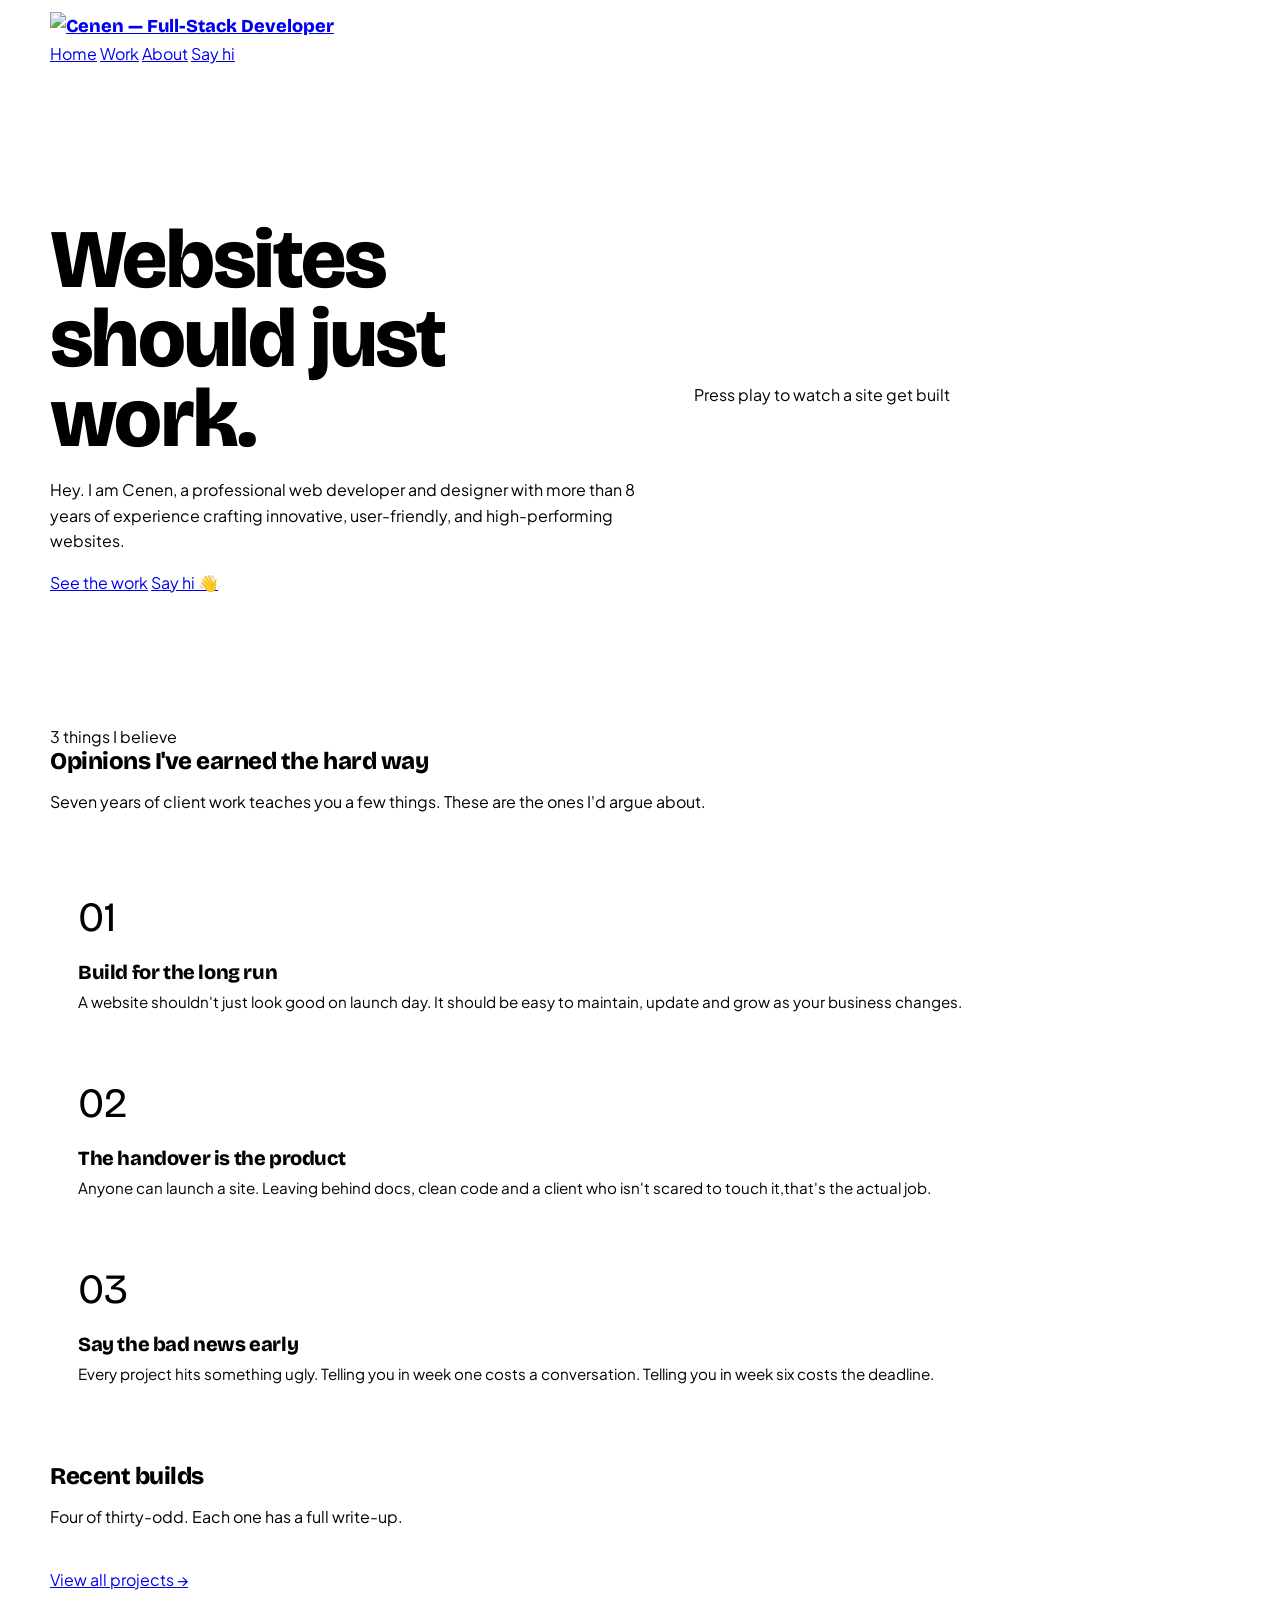
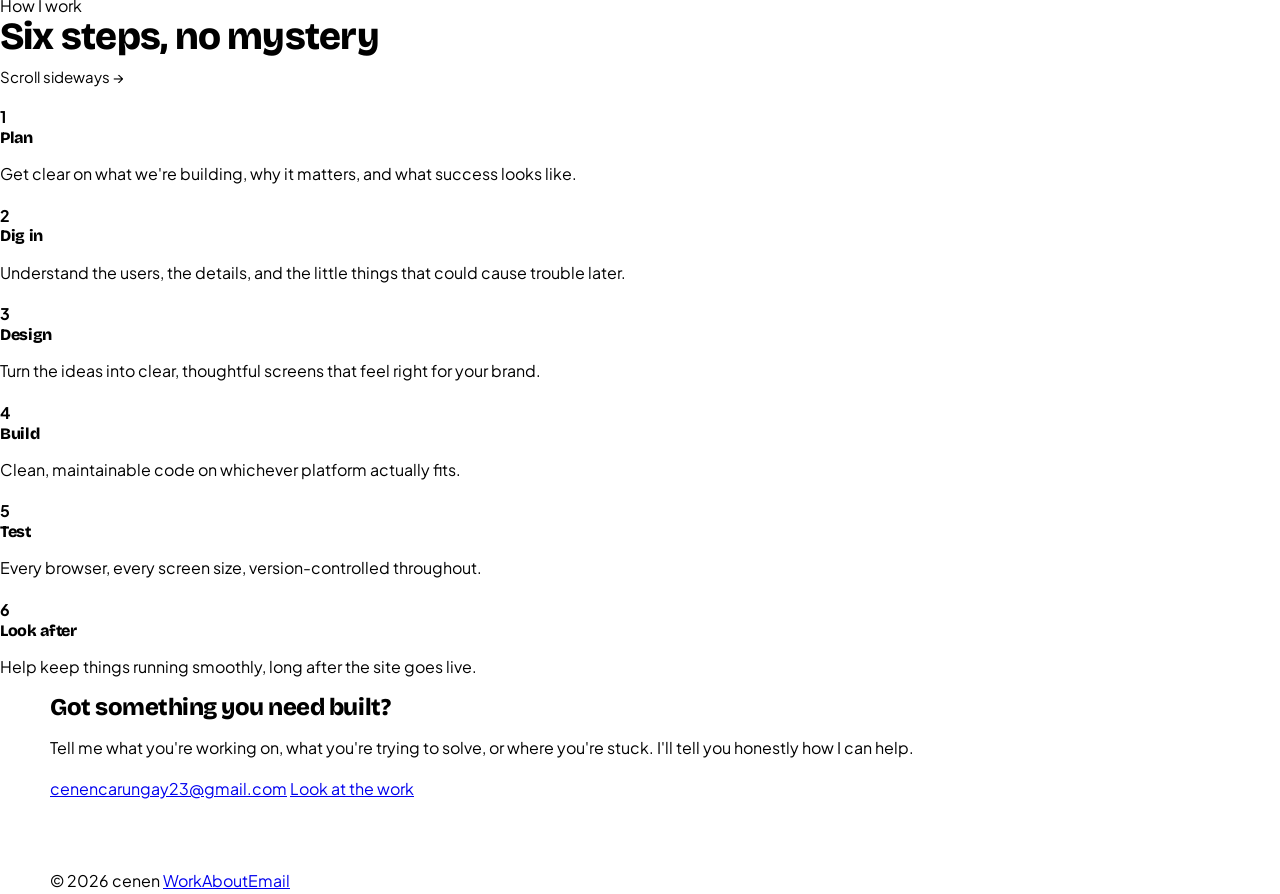
==== index.html @ 4cf8fb5e "Add files via upload" ====
<!DOCTYPE html>
<html lang="en">
<head>
<meta charset="UTF-8">
<meta name="viewport" content="width=device-width,initial-scale=1">
<title>cenen-I build websites that just work</title>
<meta name="description" content="cenen is a web developer and designer with 7 years building WordPress, Shopify and PHP sites for agencies and business owners.">
<link rel="preconnect" href="https://fonts.googleapis.com">
<link rel="preconnect" href="https://fonts.gstatic.com" crossorigin>
<link href="https://fonts.googleapis.com/css2?family=Bricolage+Grotesque:opsz,wght@12..96,400..800&family=Plus+Jakarta+Sans:wght@400;500;600;700&display=swap" rel="stylesheet">
<link rel="stylesheet" href="style.css">
</head>
<body>

<nav class="top"><div class="wrap in">
 <a class="brand" href="index.html">
  <img src="Images/cenen-fullstack-logo-aligned.gif" alt="Cenen — Full-Stack Developer">
</a>
  <div class="links">
    <a href="index.html">Home</a>
    <a href="work.html">Work</a>
    <a href="about.html">About</a>
    <a href="#talk">Say hi</a>
  </div>
</div></nav>
<br><br>
  
<!-- HERO -->
<header class="blk" style="padding-top:clamp(30px,5vw,64px);position:relative;overflow:hidden">
  <div class="wrap" style="display:grid;grid-template-columns:1.05fr .95fr;gap:clamp(24px,4vw,56px);align-items:center" id="heroGrid">
    <div>
      <span class="eyeb" style="background:var(--grass);color:#fff">● Available for new projects</span>
      <h1 style="font-size:clamp(2.4rem,7vw,5.2rem);max-width:14ch;margin-bottom:18px">
        <span data-kin>Websites should just</span> <span class="hl">work.</span>
      </h1>
      <p class="lead">Hey. I am Cenen, a professional web developer and designer with more than 8 years of experience crafting innovative, user-friendly, and high-performing websites. </p>
     
      <div class="cta">
        <a href="work.html" class="btn solid">See the work</a>
        <a href="#talk" class="btn">Say hi 👋</a>
      </div>
    </div>
    <div>
      <div id="deskArt"></div>
      <div class="build-bar">
        <span id="buildDots"><i></i><i></i><i></i><i></i></span>
        <span id="buildCaption">Press play to watch a site get built</span>
      </div>
    </div>
  </div>
  <span class="sticker" style="--r:-10deg;top:8%;left:2%"><svg width="72" height="72"><use href="#s-coffee"/></svg></span>
  <span class="sticker" style="--r:14deg;bottom:12%;left:6%"><svg width="58" height="58"><use href="#s-bolt"/></svg></span>
  <span class="sticker" style="--r:-18deg;top:52%;left:-1%"><svg width="54" height="54"><use href="#s-star"/></svg></span>
</header>

<div class="strip"><div class="rail" id="rail"></div></div>

<!-- BELIEFS -->
<section class="blk rv" style="padding-top:50px;padding-bottom:50px">
  <div class="wrap">
    <span class="eyeb">3 things I believe</span>
    <h2 class="big" data-kin>Opinions I've earned the hard way</h2>
    <p class="lead">Seven years of client work teaches you a few things. These are the ones I'd argue about.</p>
    <div class="grid" style="grid-template-columns:repeat(auto-fit,minmax(270px,1fr));margin-top:42px">
      <div class="card" style="padding:28px"><div style="font-family:Bricolage Grotesque;font-size:2.6rem;color:var(--tomato)">01</div><h3 style="font-size:1.25rem;margin:12px 0 8px">Build for the long run</h3><p style="margin:0;color:var(--ink2);font-size:.95rem">A website shouldn't just look good on launch day. It should be easy to maintain, update and grow as your business changes.</p></div>
      <div class="card" style="padding:28px"><div style="font-family:Bricolage Grotesque;font-size:2.6rem;color:var(--sky)">02</div><h3 style="font-size:1.25rem;margin:12px 0 8px">The handover is the product</h3><p style="margin:0;color:var(--ink2);font-size:.95rem">Anyone can launch a site. Leaving behind docs, clean code and a client who isn't scared to touch it,that's the actual job.</p></div>
      <div class="card" style="padding:28px"><div style="font-family:Bricolage Grotesque;font-size:2.6rem;color:var(--grass)">03</div><h3 style="font-size:1.25rem;margin:12px 0 8px">Say the bad news early</h3><p style="margin:0;color:var(--ink2);font-size:.95rem">Every project hits something ugly. Telling you in week one costs a conversation. Telling you in week six costs the deadline.</p></div>
    </div>
  </div>
</section>

<!-- FEATURED WORK -->
<section class="blk rv">
  <div class="wrap">
    <h2 class="big" data-kin>Recent builds</h2>
    <p class="lead">Four of thirty-odd. Each one has a full write-up.</p>
    <div class="grid" id="featured" style="margin-top:38px"></div>
    <div class="cta"><a href="work.html" class="btn">View all projects →</a></div>
  </div>
</section>

<!-- PINNED HORIZONTAL PROCESS -->
<div class="pin-outer">
  <div class="pin">
    <div class="pin-track" id="pinTrack">
      <div class="pin-card" style="flex-basis:clamp(230px,22vw,300px)">
        <span class="eyeb" style="margin:0 0 14px">How I work</span>
        <h3 style="font-size:clamp(1.6rem,3vw,2.4rem)">Six steps, no mystery</h3>
        <p style="color:var(--ink2);margin-top:10px;font-size:.94rem">Scroll sideways →</p>
      </div>
      <div class="pin-card"><b>1</b><h4>Plan</h4><p>Get clear on what we're building, why it matters, and what success looks like.</p></div>
      <div class="pin-card"><b>2</b><h4>Dig in</h4><p>Understand the users, the details, and the little things that could cause trouble later.</p></div>
      <div class="pin-card"><b>3</b><h4>Design</h4><p>Turn the ideas into clear, thoughtful screens that feel right for your brand.</p></div>
      <div class="pin-card"><b>4</b><h4>Build</h4><p>Clean, maintainable code on whichever platform actually fits.</p></div>
      <div class="pin-card"><b>5</b><h4>Test</h4><p>Every browser, every screen size, version-controlled throughout.</p></div>
      <div class="pin-card"><b>6</b><h4>Look after</h4><p>Help keep things running smoothly, long after the site goes live.</p></div>
    </div>
  </div>
</div>

<!-- CONTACT -->
<section class="blk rv" id="talk">
  <div class="wrap">
    <div class="finale">
      <h2 data-kin>Got something you need built?</h2>
      <p>Tell me what you're working on, what you're trying to solve, or where you're stuck. I'll tell you honestly how I can help.</p>
      <div class="cta" style="justify-content:center">
        <a href="mailto:cenencarungay23@gmail.com" class="btn sun">cenencarungay23@gmail.com</a>
        <a href="work.html" class="btn ghost">Look at the work</a>
      </div>
      <span class="sticker" style="--r:-14deg;bottom:9%;left:6%"><svg width="60" height="60"><use href="#s-heart"/></svg></span>
      <span class="sticker" style="--r:12deg;top:13%;right:7%"><svg width="54" height="54"><use href="#s-star"/></svg></span>
    </div>
    <div class="foot">
      <span>© 2026 cenen </span>
      <a href="work.html">Work</a><a href="about.html">About</a><a href="mailto:cenencarungay23@gmail.com">Email</a>
    </div>
  </div>
</section>

<script src="app.js"></script>
<script>
document.addEventListener('DOMContentLoaded',()=>{
  document.getElementById('deskArt').innerHTML = artDesk();
  playSequence();   // must run AFTER the desk SVG exists in the DOM

  const bits=[['s-coffee','Coffee, any hour'],['s-bat','Cricket obsessive'],['s-plane','Like to explore'],
    ['s-book','Reader'],['s-walk','Walks to debug'],
    ['s-code','8+ years building'],['s-layers','Full-stack builder'],['s-bolt','Fast sites only'],['s-compass','Worked across multiple niches']];
  document.getElementById('rail').innerHTML=[...bits,...bits]
    .map(([id,t])=>`<span class="mini"><svg width="25" height="25"><use href="#${id}"/></svg>${t}</span>`).join('');

  document.getElementById('featured').innerHTML =
    ['paolita','igkhair','galialahav','method'].map(s=>{
      const p=bySlug(s);
return `<a class="wcard" href="case.html?p=${p.slug}">
  <div class="art">
  <img src="${projectImage(p)}" alt="${p.dom} website preview">
  </div>
  <div class="meta">
    <span>
      <b>${p.dom}</b>
      <small>${p.sector} · ${p.year}</small>
    </span>
    <span class="tag" style="background:${KINDS[p.kind].c}2e">${KINDS[p.kind].label}</span>
  </div>
</a>`;
    }).join('');

  function tick(){
    const t=new Date(Date.now()+(330+new Date().getTimezoneOffset())*60000);
    document.getElementById('clock').textContent=
      t.toLocaleTimeString('en-GB',{hour:'2-digit',minute:'2-digit'})+' my time';
  }
  tick(); setInterval(tick,30000);

  if(window.innerWidth<820){
    document.getElementById('heroGrid').style.gridTemplateColumns='1fr';
  }
});
</script>
</body>
</html>
---- style.css ----
{
--bg:#EDEEF9; --bg2:#F7F7FD; --ink:#191B2E; --ink2:#5B5E7A;
--tomato:#FF5C39; --sky:#3E7BFA; --grass:#2FA36B; --sun:#FFC53D; --grape:#8B5CF6;
--shadow:5px 6px 0 var(--ink);
--shadow-lg:9px 11px 0 var(--ink);
}
{box-sizing;}
html{scroll-behavior;}
body{
margin:0;background(--bg);color(--ink);
font-family:'Plus Jakarta Sans',system-ui,sans-serif;line-height:1.6;
-webkit-font-smoothing;overflow-x;
}
h1,h2,h3,h4,.disp{font-family:'Bricolage Grotesque',sans-serif;font-weight:800;line-height:.96;letter-spacing:-.02em;margin:0;}
a{color;}
img,svg{display;max-width:100%;}
::selection{background(--sun);}
a,button{outline:3px solid var(--sky);outline-offset:3px;border-radius:10px;}
@media(prefers-reduced-motion){{animation-duration:.01ms!important;animation-iteration-count:1!important;transition-duration:.01ms!important;scroll-behavior!important;}}
.wrap{max-width:1180px;margin:0 auto;padding:0 clamp(18px,4vw,40px);}
.tight{max-width:820px;}

/* ---------- nav ---------- .*/
nav.top{position;top:0;z-index:80;background(237,238,249,.85);backdrop-filter(12px);border-bottom:2px solid var(--ink);}
nav.top .in{display;align-items;gap:12px;padding:12px 0;}
.brand{display;align-items;gap:9px;text-decoration;font-family:'Bricolage Grotesque';font-weight:800;font-size:1.14rem;}
.brand .blob{width:26px;height:26px;background(--tomato);border:2px solid var(--ink);border-radius:52% 48% 44% 56%/56% 46% 54% 44%;animation 7s ease-in-out infinite;}
@keyframes morph{50%{border-radius:44% 56% 56% 44%/48% 56% 44% 52%;transform(12deg);}}
nav.top .links{margin-left;display;gap:4p
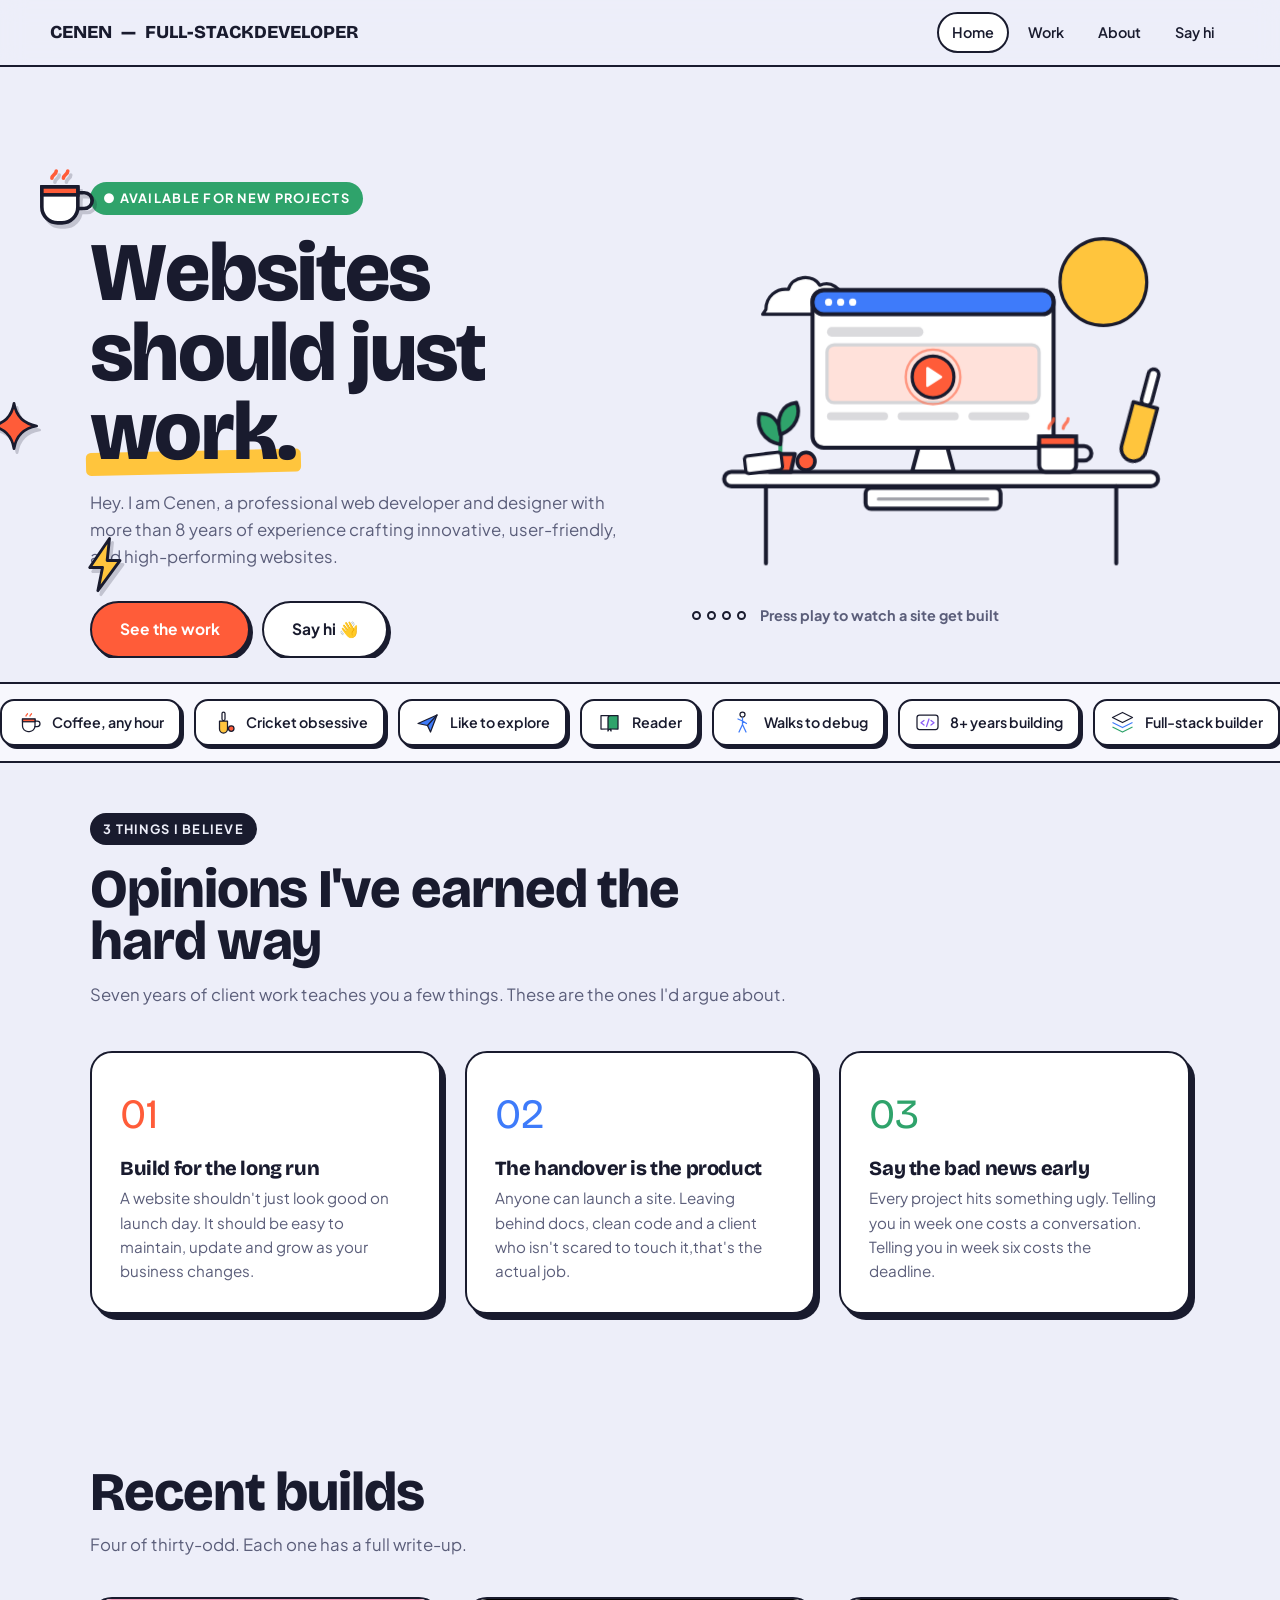
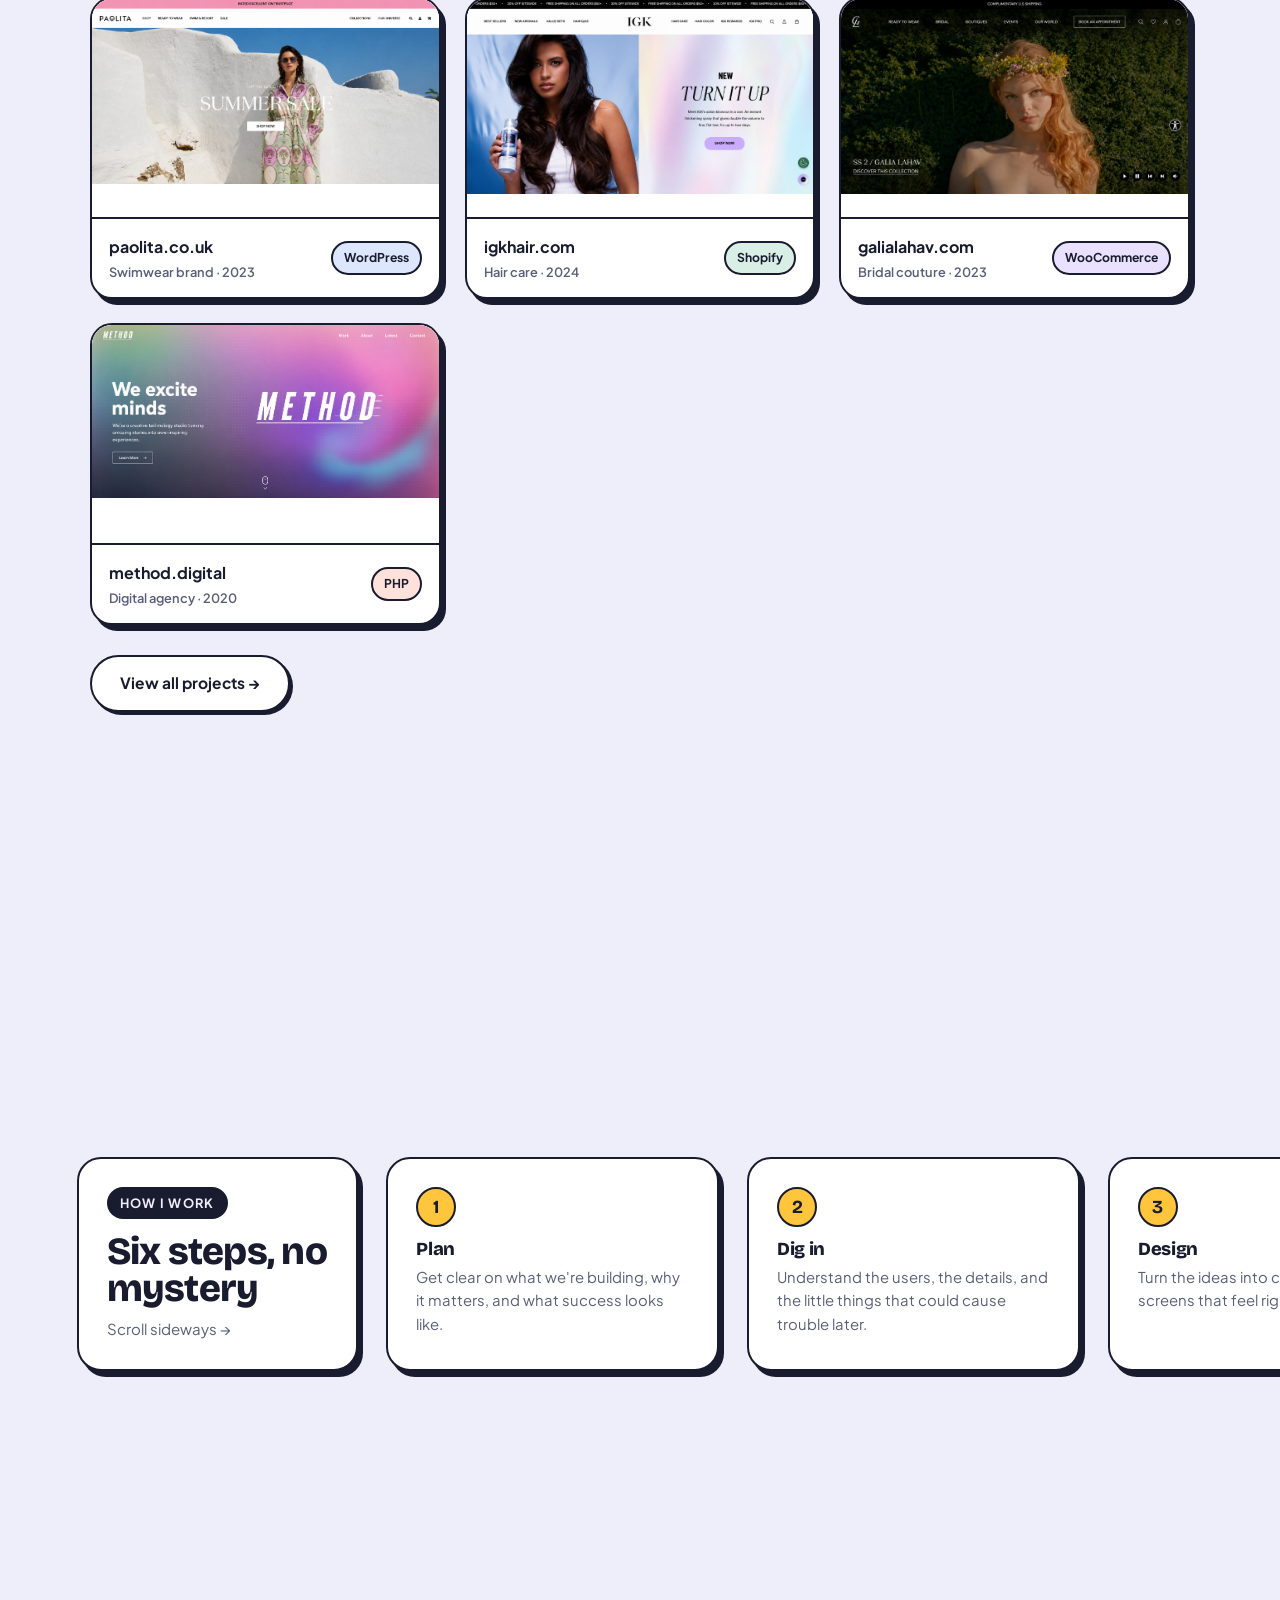
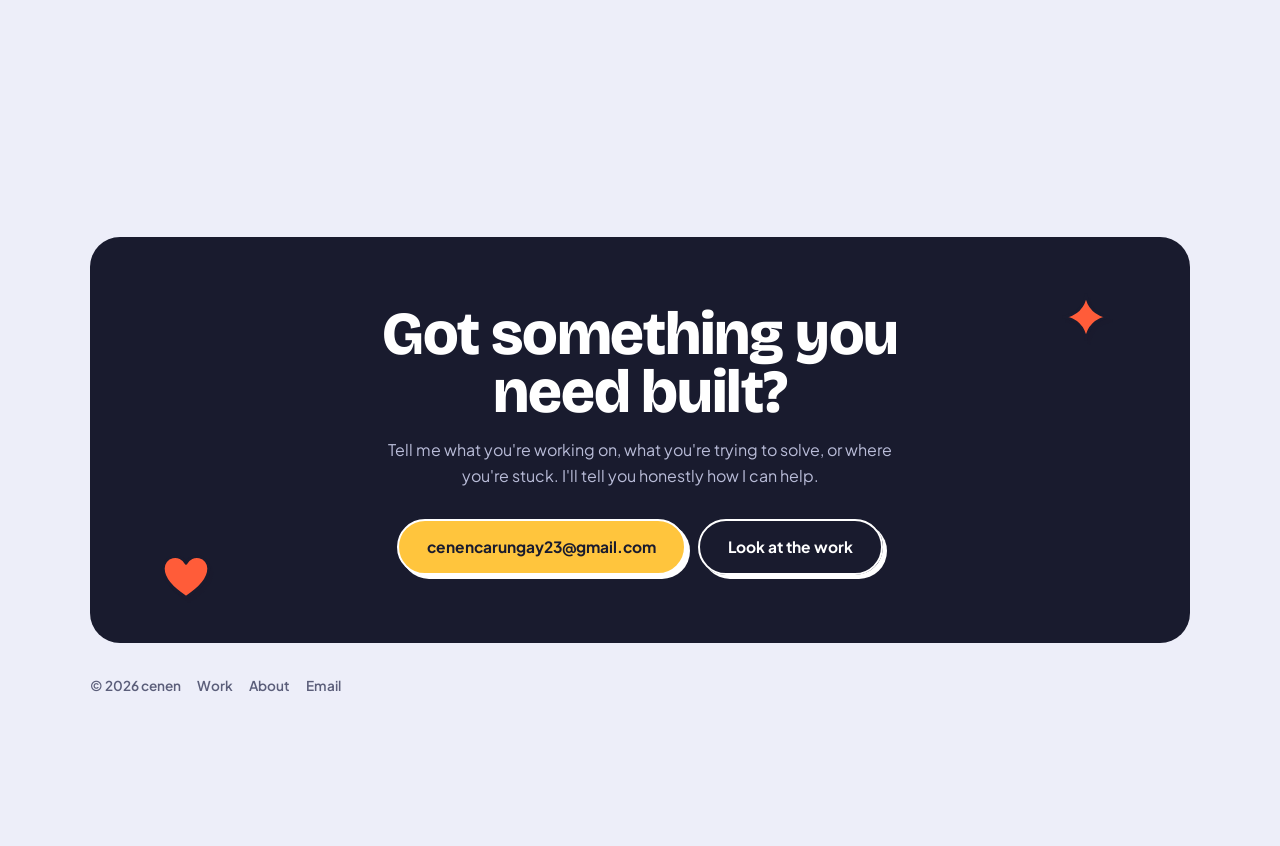
==== commit 77aac441: "Update index.html" ====
--- a/index.html
+++ b/index.html
@@ -13,9 +13,7 @@
 <body>
 
 <nav class="top"><div class="wrap in">
- <a class="brand" href="index.html">
-  <img src="Images/cenen-fullstack-logo-aligned.gif" alt="Cenen — Full-Stack Developer">
-</a>
+<a class="brand" href="index.html" id="siteLogo"></a>
   <div class="links">
     <a href="index.html">Home</a>
     <a href="work.html">Work</a>
--- a/style.css
+++ b/style.css
@@ -1,29 +1,350 @@
-{
---bg:#EDEEF9; --bg2:#F7F7FD; --ink:#191B2E; --ink2:#5B5E7A;
---tomato:#FF5C39; --sky:#3E7BFA; --grass:#2FA36B; --sun:#FFC53D; --grape:#8B5CF6;
---shadow:5px 6px 0 var(--ink);
---shadow-lg:9px 11px 0 var(--ink);
-}
-{box-sizing;}
-html{scroll-behavior;}
+/* Cenen Portfolio — clean shared stylesheet
+   Work-page and case-study styles are scoped so editing one page
+   does not change the other.
+*/
+
+:root{
+  --bg:#EDEEF9; --bg2:#F7F7FD; --ink:#191B2E; --ink2:#5B5E7A;
+  --tomato:#FF5C39; --sky:#3E7BFA; --grass:#2FA36B; --sun:#FFC53D; --grape:#8B5CF6;
+  --shadow:5px 6px 0 var(--ink);
+  --shadow-lg:9px 11px 0 var(--ink);
+}
+
+*{box-sizing:border-box;}
+html{scroll-behavior:smooth;}
 body{
-margin:0;background(--bg);color(--ink);
-font-family:'Plus Jakarta Sans',system-ui,sans-serif;line-height:1.6;
--webkit-font-smoothing;overflow-x;
-}
-h1,h2,h3,h4,.disp{font-family:'Bricolage Grotesque',sans-serif;font-weight:800;line-height:.96;letter-spacing:-.02em;margin:0;}
-a{color;}
-img,svg{display;max-width:100%;}
-::selection{background(--sun);}
-a,button{outline:3px solid var(--sky);outline-offset:3px;border-radius:10px;}
-@media(prefers-reduced-motion){{animation-duration:.01ms!important;animation-iteration-count:1!important;transition-duration:.01ms!important;scroll-behavior!important;}}
+  margin:0;background:var(--bg);color:var(--ink);
+  font-family:'Plus Jakarta Sans',system-ui,sans-serif;line-height:1.6;
+  -webkit-font-smoothing:antialiased;overflow-x:hidden;
+}
+h1,h2,h3,h4,.disp{
+  font-family:'Bricolage Grotesque',sans-serif;font-weight:800;
+  line-height:.96;letter-spacing:-.02em;margin:0;
+}
+a{color:inherit;}
+img,svg{display:block;max-width:100%;}
+::selection{background:var(--sun);}
+a:focus-visible,button:focus-visible{
+  outline:3px solid var(--sky);outline-offset:3px;border-radius:10px;
+}
+@media(prefers-reduced-motion:reduce){
+  *{animation-duration:.01ms!important;animation-iteration-count:1!important;
+  transition-duration:.01ms!important;scroll-behavior:auto!important;}
+}
 .wrap{max-width:1180px;margin:0 auto;padding:0 clamp(18px,4vw,40px);}
 .tight{max-width:820px;}
 
-/* ---------- nav ---------- .*/
-nav.top{position;top:0;z-index:80;background(237,238,249,.85);backdrop-filter(12px);border-bottom:2px solid var(--ink);}
-nav.top .in{display;align-items;gap:12px;padding:12px 0;}
-.brand{display;align-items;gap:9px;text-decoration;font-family:'Bricolage Grotesque';font-weight:800;font-size:1.14rem;}
-.brand .blob{width:26px;height:26px;background(--tomato);border:2px solid var(--ink);border-radius:52% 48% 44% 56%/56% 46% 54% 44%;animation 7s ease-in-out infinite;}
-@keyframes morph{50%{border-radius:44% 56% 56% 44%/48% 56% 44% 52%;transform(12deg);}}
-nav.top .links{margin-left;display;gap:4p
+/* ---------- nav ---------- */
+nav.top{
+  position:sticky;top:0;z-index:80;background:rgba(237,238,249,.85);
+  backdrop-filter:blur(12px);border-bottom:2px solid var(--ink);
+}
+nav.top .in{display:flex;align-items:center;gap:12px;padding:12px 0;}
+.brand{
+  display:flex;align-items:center;gap:9px;text-decoration:none;
+  font-family:'Bricolage Grotesque';font-weight:800;font-size:1.14rem;
+}
+.brand .blob{
+  width:26px;height:26px;background:var(--tomato);border:2px solid var(--ink);
+  border-radius:52% 48% 44% 56%/56% 46% 54% 44%;
+  animation:morph 7s ease-in-out infinite;
+}
+@keyframes morph{
+  50%{border-radius:44% 56% 56% 44%/48% 56% 44% 52%;transform:rotate(12deg);}
+}
+nav.top .links{margin-left:auto;display:flex;gap:4px;flex-wrap:wrap;}
+nav.top .links a{
+  text-decoration:none;font-weight:600;font-size:.9rem;padding:7px 13px;
+  border-radius:999px;border:2px solid transparent;transition:.18s;
+}
+nav.top .links a:hover,nav.top .links a.on{
+  border-color:var(--ink);background:#fff;
+}
+
+/* ---------- buttons ---------- */
+.btn{
+  display:inline-flex;align-items:center;justify-content:center;gap:9px;
+  text-decoration:none;font-weight:700;font-size:.97rem;min-height:52px;
+  padding:14px 28px;border-radius:999px;border:2px solid var(--ink);
+  background:#fff;cursor:pointer;box-shadow:3px 3px 0 var(--ink);
+  transition:transform .16s,box-shadow .16s;font-family:inherit;color:var(--ink);
+}
+.btn:hover{transform:translate(-1px,-1px);box-shadow:4px 4px 0 var(--ink);}
+.btn:active{transform:translate(1px,1px);box-shadow:1px 1px 0 var(--ink);}
+.btn.solid{background:var(--tomato);color:#fff;}
+.btn.sun{background:var(--sun);}
+.btn.ghost{background:#fff;}
+.cta{display:flex;gap:12px;flex-wrap:wrap;margin-top:30px;}
+
+/* ---------- shared bits ---------- */
+.eyeb{
+  display:inline-block;font-weight:700;font-size:.8rem;text-transform:uppercase;
+  letter-spacing:.1em;background:var(--ink);color:var(--bg);
+  padding:6px 13px;border-radius:99px;margin-bottom:18px;
+}
+h2.big{font-size:clamp(2rem,5vw,3.4rem);margin-bottom:14px;max-width:19ch;}
+.lead{color:var(--ink2);font-size:1.05rem;max-width:60ch;margin:0;}
+section.blk{padding:clamp(56px,8vw,104px) 0;position:relative;}
+.card{background:#fff;border:2px solid var(--ink);border-radius:22px;box-shadow:var(--shadow);}
+
+/* ---------- kinetic type ---------- */
+.kin{display:inline-block;}
+.kin .ch{display:inline-block;opacity:0;transform:translateY(.5em) rotate(-6deg);}
+.kin.go .ch{animation:chIn .55s cubic-bezier(.2,.9,.25,1) forwards;}
+@keyframes chIn{to{opacity:1;transform:none;}}
+.hl{position:relative;white-space:nowrap;}
+.hl::after{
+  content:"";position:absolute;left:-2%;right:-2%;bottom:.06em;height:.28em;
+  background:var(--sun);z-index:-1;border-radius:5px;
+  transform:rotate(-1.2deg) scaleX(0);transform-origin:left;
+  transition:transform .6s .5s cubic-bezier(.2,.9,.25,1);
+}
+.hl.go::after{transform:rotate(-1.2deg) scaleX(1);}
+
+/* ---------- stickers ---------- */
+.sticker{
+  position:absolute;z-index:4;cursor:grab;touch-action:none;user-select:none;
+  filter:drop-shadow(3px 4px 0 rgba(25,27,46,.2));
+  animation:bob 5.5s ease-in-out infinite;
+}
+.sticker:active{cursor:grabbing;}
+@keyframes bob{
+  0%,100%{transform:translateY(0) rotate(var(--r,0deg));}
+  50%{transform:translateY(-10px) rotate(calc(var(--r,0deg) + 3deg));}
+}
+.sticker.held{
+  animation:none!important;z-index:60;
+  filter:drop-shadow(9px 11px 0 rgba(25,27,46,.24));
+}
+
+/* ---------- marquee ---------- */
+.strip{
+  margin-top:24px;border-top:2px solid var(--ink);border-bottom:2px solid var(--ink);
+  background:var(--bg2);padding:15px 0;overflow:hidden;
+}
+.rail{display:flex;gap:13px;width:max-content;animation:slide 36s linear infinite;}
+.strip:hover .rail{animation-play-state:paused;}
+@keyframes slide{to{transform:translateX(-50%);}}
+.mini{
+  display:flex;align-items:center;gap:10px;background:#fff;border:2px solid var(--ink);
+  border-radius:14px;padding:9px 15px;white-space:nowrap;font-weight:600;
+  font-size:.89rem;box-shadow:3px 3px 0 var(--ink);
+}
+
+/* ============================================================
+   WORK PAGE — keep these rules scoped to .work-page
+   ============================================================ */
+.work-page .filters{
+  display:flex;gap:9px;flex-wrap:wrap;margin:30px 0 26px;
+}
+.work-page .filters button{
+  font-weight:700;font-size:.86rem;padding:9px 16px;border-radius:99px;
+  cursor:pointer;border:2px solid var(--ink);background:#fff;
+  box-shadow:3px 3px 0 var(--ink);transition:.16s;font-family:inherit;
+}
+.work-page .filters button:hover{
+  transform:translate(-1px,-1px);box-shadow:4px 4px 0 var(--ink);
+}
+.work-page .filters button.on{background:var(--ink);color:var(--bg);}
+.grid{
+  display:grid;grid-template-columns:repeat(auto-fill,minmax(290px,1fr));gap:24px;
+}
+.wcard{
+  display:block;text-decoration:none;background:#fff;border:2px solid var(--ink);
+  border-radius:22px;overflow:hidden;box-shadow:var(--shadow);
+  transition:transform .22s,box-shadow .22s;
+}
+.wcard:hover{
+  transform:translate(-3px,-5px);box-shadow:var(--shadow-lg);
+}
+.wcard .art{
+  height:220px;overflow:hidden;border-bottom:2px solid var(--ink);background:#fff;
+}
+.wcard .art img{
+  width:100%;height:100%;object-fit:contain;object-position:center top;
+  display:block;transition:transform .35s;
+}
+.wcard .art svg{
+  width:100%;height:auto;display:block;transition:transform .35s;
+}
+.wcard:hover .art img,
+.wcard:hover .art svg{transform:scale(1.04);}
+.wcard .meta{
+  padding:15px 17px;display:flex;align-items:center;justify-content:space-between;gap:10px;
+}
+.wcard .meta b{font-size:1rem;}
+.wcard .meta small{
+  display:block;color:var(--ink2);font-weight:600;font-size:.8rem;margin-top:2px;
+}
+.tag{
+  font-size:.76rem;font-weight:700;padding:5px 11px;border-radius:99px;
+  border:2px solid var(--ink);white-space:nowrap;
+}
+
+/* ============================================================
+   CASE STUDY PAGE — isolated from Work page
+   ============================================================ */
+
+.case-hero{padding:clamp(36px,6vw,72px) 0 0;}
+.back{
+  display:inline-flex;align-items:center;gap:7px;font-weight:700;font-size:.9rem;
+  text-decoration:none;margin-bottom:22px;
+}
+.back:hover{color:var(--tomato);}
+.case-title{
+  font-size:clamp(2.2rem,6vw,4.2rem);margin-bottom:16px;
+}
+.facts{
+  display:grid;grid-template-columns:repeat(4,1fr);gap:0;border:2px solid var(--ink);
+  border-radius:18px;overflow:hidden;background:#fff;margin:34px 0;
+}
+.facts div{padding:18px 20px;border-right:2px solid var(--ink);}
+.facts div:last-child{border-right:none;}
+.facts dt{
+  font-size:.74rem;text-transform:uppercase;letter-spacing:.09em;
+  font-weight:700;color:var(--ink2);
+}
+.facts dd{margin:5px 0 0;font-weight:700;font-size:1.02rem;}
+.case-body{width:100%;}
+.case-body h3{
+  font-size:clamp(1.3rem,2.6vw,1.9rem);margin:44px 0 12px;
+}
+.case-body p{
+  color:var(--ink2);font-size:1.03rem;margin:0 0 14px;
+}
+.case-body ul{
+  color:var(--ink2);padding-left:20px;margin:0 0 14px;
+}
+.case-body li{margin-bottom:7px;}
+.shotframe{
+  width:100%;border:2px solid var(--ink);border-radius:22px;overflow:hidden;
+  box-shadow:var(--shadow);margin:30px 0;background:#fff;
+}
+.shotframe img{
+  display:block;width:100%;height:auto;max-width:100%;
+}
+.todo{
+  background:#FFF6D8;border:2px dashed var(--ink);border-radius:14px;
+  padding:14px 18px;font-size:.9rem;font-weight:600;margin:18px 0;
+}
+.nextcase{
+  display:flex;justify-content:space-between;align-items:center;gap:16px;
+  flex-wrap:wrap;border-top:2px solid var(--ink);padding-top:26px;margin-top:56px;
+}
+
+/* ---------- pinned scroll scene ---------- */
+.pin-outer{height:280vh;position:relative;}
+.pin{
+  position:sticky;top:0;height:100vh;display:flex;align-items:center;overflow:hidden;
+}
+.pin-track{display:flex;gap:28px;padding:0 6vw;will-change:transform;}
+.pin-card{
+  flex:0 0 clamp(240px,26vw,340px);background:#fff;border:2px solid var(--ink);
+  border-radius:24px;padding:28px;box-shadow:var(--shadow);
+}
+.pin-card b{
+  display:inline-block;font-family:'Bricolage Grotesque';font-size:1.15rem;width:40px;
+  height:40px;line-height:36px;text-align:center;border:2px solid var(--ink);
+  border-radius:99px;background:var(--sun);margin-bottom:14px;
+}
+.pin-card h4{font-size:1.15rem;margin-bottom:7px;}
+.pin-card p{margin:0;color:var(--ink2);font-size:.93rem;}
+
+/* ---------- parallax ---------- */
+.plx{will-change:transform;}
+
+/* ---------- finale ---------- */
+.finale{
+  background:var(--ink);color:var(--bg);border-radius:30px;
+  padding:clamp(34px,6vw,68px);text-align:center;position:relative;overflow:hidden;
+}
+.finale h2{
+  color:#fff;font-size:clamp(2rem,6vw,3.8rem);margin:0 auto 16px;max-width:17ch;
+}
+.finale p{color:#B9BCD8;max-width:46ch;margin:0 auto;}
+.finale .btn{border-color:#fff;box-shadow:4px 4px 0 #fff;}
+.finale .btn.ghost{background:transparent;color:#fff;}
+.foot{
+  display:flex;gap:16px;flex-wrap:wrap;align-items:center;padding:32px 0 46px;
+  font-size:.85rem;color:var(--ink2);font-weight:600;
+}
+.foot a{text-decoration:none;}
+.foot a:hover{color:var(--ink);}
+
+/* ---------- reveal ---------- */
+.rv{transition:opacity .65s ease,transform .65s ease;}
+.rv.pre{opacity:0;transform:translateY(24px);}
+.rv.pre.in{opacity:1;transform:none;}
+
+/* ---------- build sequence on the monitor ---------- */
+.playbtn{cursor:pointer;transition:opacity .3s;}
+.playbtn .pb-bg,.playbtn .pb-icon{
+  transition:transform .2s;transform-box:fill-box;transform-origin:center;
+}
+.playbtn:hover .pb-bg{transform:scale(1.12);}
+.playbtn:hover .pb-icon{transform:scale(1.12);}
+.playbtn .pb-ring{
+  transform-box:fill-box;transform-origin:center;
+  animation:pbring 2.2s ease-out infinite;
+}
+@keyframes pbring{
+  0%{transform:scale(1);opacity:.55;}
+  70%,100%{transform:scale(1.55);opacity:0;}
+}
+.playbtn:focus-visible .pb-bg{stroke:var(--sky);stroke-width:6;}
+#screenLayer .pop{
+  transform-box:fill-box;transform-origin:center;opacity:0;
+  animation:scPop .45s cubic-bezier(.2,.9,.25,1) forwards;
+}
+@keyframes scPop{
+  from{opacity:0;transform:scale(.82) translateY(6px);}
+  to{opacity:1;transform:none;}
+}
+#screenLayer .typ{opacity:0;animation:scTyp .3s steps(1) forwards;}
+@keyframes scTyp{to{opacity:1;}}
+#screenLayer .caret{
+  opacity:0;animation:scCaret .8s steps(2,start) infinite;animation-delay:inherit;
+}
+@keyframes scCaret{
+  0%,49%{opacity:1;}50%,100%{opacity:0;}
+}
+#screenLayer .confetti{
+  transform-box:fill-box;transform-origin:center;opacity:0;
+  animation:scConf .9s ease-out forwards;
+}
+@keyframes scConf{
+  0%{opacity:0;transform:scale(.4) rotate(0);}
+  40%{opacity:1;}
+  100%{opacity:0;transform:scale(1.3) translateY(-26px) rotate(180deg);}
+}
+.build-bar{display:flex;align-items:center;gap:14px;flex-wrap:wrap;margin-top:14px;}
+#buildCaption{font-weight:700;font-size:.9rem;color:var(--ink2);}
+#buildDots{display:flex;gap:6px;}
+#buildDots i{
+  width:9px;height:9px;border-radius:50%;border:2px solid var(--ink);
+  background:transparent;display:block;transition:background .25s;
+}
+#buildDots i.on{background:var(--sun);}
+
+/* ---------- responsive ---------- */
+@media(max-width:900px){
+  .sticker{display:none;}
+  .pin-outer{height:auto;}
+  .pin{position:static;height:auto;padding:20px 0;}
+  .pin-track{flex-direction:column;padding:0;transform:none!important;}
+  .pin-card{flex:1 1 auto;}
+}
+
+@media(max-width:700px){
+  nav.top .in{padding:10px 18px;}
+  nav.top .links a{font-size:.78rem;padding:6px 8px;}
+  .grid{grid-template-columns:1fr;}
+  .wcard .art{height:220px;}
+
+ .facts{grid-template-columns:1fr 1fr;}
+.facts div:nth-child(2){border-right:none;}
+.facts div{border-bottom:2px solid var(--ink);}
+.facts div:nth-child(3),
+.facts div:nth-child(4){border-bottom:none;}
+.shotframe{border-radius:16px;}
+}
